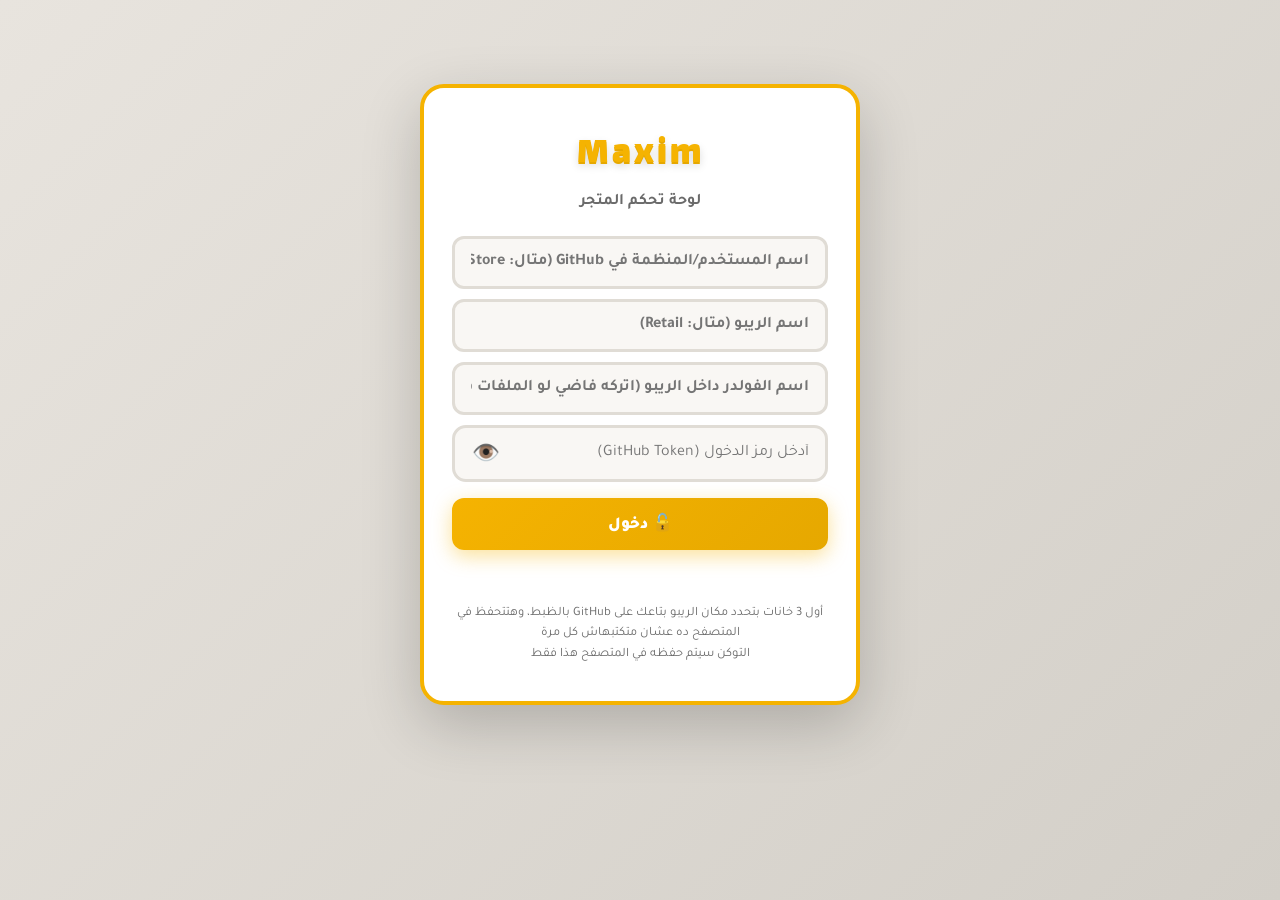
==== admin.html @ b5e9f67b "Add files via upload" ====
<!DOCTYPE html>
<html lang="ar" dir="rtl">
<head>
<base href="./">
<meta charset="UTF-8">
<meta name="viewport" content="width=device-width, initial-scale=1.0">
<title>لوحة تحكم Maxim Casual Wear</title>
<link href="https://fonts.googleapis.com/css2?family=Cairo:wght@500;700;900&family=Tajawal:wght@400;500;700;900&family=Lalezar&display=swap" rel="stylesheet">
<style>
  :root {
    --gold: #F5B301;
    --gold-light: #FFD54F;
    --gold-dark: #E6A800;
    --orange: #E67E22;
    --orange-dark: #D35400;
    --marble-dark: #3A3A3A;
    --marble-mid: #4A4A4A;
    --marble-light: #5A5A5A;
    --marble-cream: #F5F3EF;
    --panel: #FFFFFF;
    --panel-2: #F9F7F4;
    --border: #E0DCD5;
    --text-dark: #1A1A1A;
    --text-muted: #6A6A6A;
    --danger: #E74C3C;
    --success: #27AE60;
    --shadow: rgba(0, 0, 0, 0.12);
    --shadow-strong: rgba(0, 0, 0, 0.2);
  }

  * { box-sizing: border-box; margin: 0; padding: 0; }

  body {
    font-family: 'Tajawal', 'Cairo', sans-serif;
    background: linear-gradient(135deg, #E8E4DE, #D3CFC8);
    background-attachment: fixed;
    min-height: 100vh;
    color: var(--text-dark);
    padding: 12px;
    font-size: 16px;
  }

  /* ============ Login ============ */
  .login-wrap {
    max-width: 440px;
    margin: 8vh auto;
    background: var(--panel);
    border: 4px solid var(--gold);
    border-radius: 24px;
    padding: 36px 28px;
    text-align: center;
    box-shadow: 0 20px 60px var(--shadow-strong);
  }
  .login-wrap h1 {
    font-family: 'Lalezar', 'Cairo', sans-serif;
    font-size: 2.4rem;
    font-weight: 400;
    color: var(--gold);
    margin-bottom: 8px;
    letter-spacing: 3px;
    text-shadow: 0 2px 0 var(--gold-dark), 0 4px 8px rgba(0, 0, 0, 0.15);
  }
  .login-wrap .subtitle {
    color: var(--text-muted);
    font-size: 1rem;
    margin-bottom: 24px;
    font-weight: 700;
  }
  .login-wrap .pw-wrap { position: relative; margin-bottom: 16px; }
  .login-wrap input {
    width: 100%;
    padding: 16px 16px 16px 56px;
    border: 3px solid var(--border);
    border-radius: 14px;
    font-family: inherit;
    font-size: 1rem;
    background: var(--panel-2);
    color: var(--text-dark);
    transition: border-color 0.2s;
  }
  .login-wrap input:focus { outline: none; border-color: var(--gold); background: #FFFFFF; }
  .toggle-pw {
    position: absolute; left: 12px; top: 50%; transform: translateY(-50%);
    background: transparent; border: none; font-size: 1.4rem; cursor: pointer;
    padding: 8px; border-radius: 8px;
  }
  .toggle-pw:hover { background: rgba(245, 179, 1, 0.15); }
  #loginErr {
    color: var(--danger); font-size: 0.9rem; margin-top: 12px;
    min-height: 22px; font-weight: 700;
  }
  .login-hint {
    color: var(--text-muted); font-size: 0.8rem; margin-top: 20px;
    line-height: 1.6;
  }

  /* ============ Buttons ============ */
  button {
    font-family: inherit; cursor: pointer; border: none; border-radius: 12px;
    padding: 14px 22px; font-weight: 900; font-size: 1rem;
    transition: transform 0.15s, box-shadow 0.15s, background 0.2s;
  }
  button:active { transform: scale(0.97); }
  button:disabled { opacity: 0.5; cursor: not-allowed; transform: none !important; }
  .btn-primary {
    background: linear-gradient(135deg, var(--gold), var(--gold-dark));
    color: #FFFFFF;
    box-shadow: 0 6px 20px rgba(245, 179, 1, 0.4);
    font-size: 1.05rem;
  }
  .btn-primary:hover:not(:disabled) {
    box-shadow: 0 10px 28px rgba(245, 179, 1, 0.55);
    transform: translateY(-2px);
  }
  .btn-secondary {
    background: var(--panel-2); color: var(--text-dark);
    border: 2px solid var(--border);
  }
  .btn-secondary:hover { background: #FFFFFF; border-color: var(--gold); }
  .btn-danger {
    background: transparent; color: var(--danger);
    border: 2px solid var(--danger); padding: 8px 14px; font-size: 0.85rem;
  }
  .btn-add {
    background: transparent; color: var(--gold-dark);
    border: 3px dashed var(--gold); width: 100%;
    padding: 16px; font-size: 1rem; margin-top: 12px; border-radius: 14px;
  }
  .btn-add:hover { background: rgba(245, 179, 1, 0.08); }

  /* ============ Main ============ */
  #dashboard { max-width: 950px; margin: 0 auto; display: none; }
  #dashboard.active { display: block; }

  /* ============ Header ============ */
  .admin-header {
    background: var(--panel);
    border: 4px solid var(--gold);
    border-radius: 20px;
    padding: 20px 22px;
    margin-bottom: 20px;
    display: flex; flex-wrap: wrap; align-items: center;
    justify-content: space-between; gap: 14px;
    box-shadow: 0 10px 30px var(--shadow);
    position: sticky; top: 12px; z-index: 50;
  }
  .admin-header h1 {
    font-family: 'Lalezar', 'Cairo', sans-serif;
    font-size: 1.8rem; font-weight: 400;
    color: var(--gold); letter-spacing: 2px; margin: 0;
    text-shadow: 0 2px 0 var(--gold-dark);
  }
  .admin-actions { display: flex; gap: 10px; flex-wrap: wrap; }

  /* ============ Cards ============ */
  .card {
    background: var(--panel);
    border: 3px solid var(--gold);
    border-radius: 20px;
    padding: 22px; margin-bottom: 18px;
    box-shadow: 0 8px 24px var(--shadow);
  }
  .card-title {
    font-family: 'Cairo', sans-serif;
    font-size: 1.25rem; font-weight: 900;
    color: var(--marble-dark);
    display: flex; align-items: center; justify-content: space-between;
    gap: 10px; margin-bottom: 16px; padding-bottom: 14px;
    border-bottom: 3px solid var(--border);
  }
  .card-title .title-info {
    display: flex; align-items: center; gap: 10px; flex: 1; cursor: pointer;
  }
  .card-title .zone-icon { font-size: 1.6rem; }
  .card-title .toggle-chev {
    font-size: 1rem; transition: transform 0.2s; color: var(--text-muted);
  }
  .card-title .toggle-chev.open { transform: rotate(180deg); }
  .type-badge {
    font-size: 0.8rem;
    background: var(--panel-2); color: var(--text-muted);
    border: 2px solid var(--border); border-radius: 8px;
    padding: 4px 12px; font-weight: 900;
  }
  .zone-body { display: none; }
  .zone-body.open { display: block; }

  /* ============ Form Fields ============ */
  label {
    display: block; font-size: 0.9rem; color: var(--marble-mid);
    margin-bottom: 6px; margin-top: 14px; font-weight: 900;
    letter-spacing: 0.3px;
  }
  input[type=text], input[type=number], textarea {
    width: 100%; background: var(--panel-2);
    border: 3px solid var(--border); color: var(--text-dark);
    border-radius: 12px; padding: 14px 16px;
    font-family: inherit; font-size: 1rem; font-weight: 600;
    transition: border-color 0.2s;
  }
  input:focus, textarea:focus {
    outline: none; border-color: var(--gold); background: #FFFFFF;
  }
  textarea { resize: vertical; min-height: 80px; line-height: 1.6; }
  .row-2 { display: grid; grid-template-columns: 1fr 1fr; gap: 12px; }

  /* ============ Product Box ============ */
  .item-box {
    background: var(--panel-2);
    border: 3px solid var(--border);
    border-radius: 16px; padding: 18px; margin-top: 14px;
    position: relative;
  }
  .item-box .item-num {
    position: absolute; top: 12px; left: 12px;
    background: linear-gradient(135deg, var(--gold), var(--gold-dark));
    color: #FFFFFF; font-size: 0.85rem; font-weight: 900;
    padding: 5px 14px; border-radius: 10px;
    box-shadow: 0 4px 10px rgba(245, 179, 1, 0.3);
  }
  .item-actions {
    display: flex; gap: 8px; position: absolute;
    top: 12px; right: 12px;
  }

  /* ============ Images Grid ============ */
  .images-grid {
    display: grid;
    grid-template-columns: repeat(auto-fill, minmax(140px, 1fr));
    gap: 14px;
    margin-top: 12px;
  }
  .img-cell { display: flex; flex-direction: column; gap: 6px; }
  .img-thumb {
    position: relative;
    aspect-ratio: 1 / 1;
    border: 3px solid var(--border);
    border-radius: 14px;
    overflow: hidden;
    background: #F0F0F0;
    transition: border-color 0.2s;
  }
  .img-thumb:hover { border-color: var(--gold); }
  .img-thumb img {
    width: 100%; height: 100%;
    object-fit: cover; display: block;
  }
  .img-thumb .img-del {
    position: absolute; top: 6px; right: 6px;
    background: var(--danger); color: #FFFFFF;
    border: none; width: 30px; height: 30px;
    border-radius: 50%; font-size: 0.9rem; font-weight: 900;
    display: flex; align-items: center; justify-content: center;
    cursor: pointer; box-shadow: 0 3px 8px rgba(231, 76, 60, 0.5);
  }
  .img-add-btn {
    display: flex; flex-direction: column;
    align-items: center; justify-content: center; gap: 6px;
    aspect-ratio: 1 / 1;
    border: 3px dashed var(--gold); border-radius: 14px;
    background: rgba(245, 179, 1, 0.05);
    color: var(--gold-dark); font-size: 2rem;
    cursor: pointer; font-weight: 900;
    transition: background 0.2s, transform 0.2s;
  }
  .img-add-btn:hover {
    background: rgba(245, 179, 1, 0.15);
    transform: scale(1.02);
  }
  .img-add-btn small { font-size: 0.85rem; font-weight: 900; }
  input[type="file"] { display: none; }

  /* ============ محرر ألوان القسم ============ */
  .cat-colors-editor {
    background: #FFFDF5;
    border: 3px dashed var(--gold);
    border-radius: 14px;
    padding: 16px;
    margin: 16px 0 8px;
  }
  .cat-colors-editor > label {
    margin-top: 0;
    display: flex; align-items: center; gap: 8px;
    color: var(--marble-dark);
    font-size: 1rem;
  }
  .cat-colors-hint {
    color: var(--text-muted);
    font-size: 0.82rem;
    font-weight: 700;
    margin-top: 6px;
    line-height: 1.6;
  }
  .color-chips-wrap {
    display: flex; flex-wrap: wrap; gap: 8px; margin-top: 12px;
  }
  .color-chip-btn {
    padding: 8px 14px;
    border: 2.5px solid var(--border);
    border-radius: 999px;
    background: #fff;
    color: var(--text-dark);
    font: inherit;
    font-size: 0.88rem;
    font-weight: 900;
    cursor: pointer;
    transition: all 0.15s;
  }
  .color-chip-btn:hover { border-color: var(--gold); }
  .color-chip-btn.on {
    background: linear-gradient(135deg, var(--gold), var(--gold-dark));
    color: #fff;
    border-color: var(--gold-dark);
    box-shadow: 0 3px 10px rgba(245, 179, 1, 0.35);
  }
  .color-chip-btn.off {
    opacity: 0.45;
    text-decoration: line-through;
  }

  /* ============ شرائح ألوان تحت كل صورة ============ */
  .img-colors-row {
    display: flex;
    flex-wrap: wrap;
    gap: 4px;
    margin-top: 2px;
  }
  .img-color-tag {
    padding: 3px 8px;
    border-radius: 999px;
    border: 1.5px solid var(--border);
    background: #fff;
    color: var(--text-muted);
    font: inherit;
    font-size: 0.68rem;
    font-weight: 800;
    cursor: pointer;
    transition: all 0.12s;
    line-height: 1.2;
  }
  .img-color-tag:hover { border-color: var(--gold); }
  .img-color-tag.on {
    background: var(--gold);
    border-color: var(--gold-dark);
    color: #fff;
  }
  .img-color-tags-all-btn {
    padding: 3px 8px;
    border-radius: 999px;
    border: 1.5px dashed var(--gold);
    background: transparent;
    color: var(--gold-dark);
    font: inherit;
    font-size: 0.68rem;
    font-weight: 900;
    cursor: pointer;
    line-height: 1.2;
  }
  .img-color-tags-all-btn:hover { background: rgba(245, 179, 1, 0.1); }

  /* ============ Sizes ============ */
  .size-chips { display: flex; flex-wrap: wrap; gap: 8px; margin-top: 12px; }
  .size-chip {
    background: #FFFFFF; color: var(--text-dark);
    border: 3px solid var(--border); padding: 10px 18px;
    border-radius: 12px; font-size: 0.95rem; font-weight: 900;
    cursor: pointer; transition: all 0.15s;
  }
  .size-chip:hover { border-color: var(--gold); transform: translateY(-2px); }
  .size-chip.selected {
    background: linear-gradient(135deg, var(--gold), var(--gold-dark));
    color: #FFFFFF; border-color: var(--gold-dark);
    box-shadow: 0 4px 12px rgba(245, 179, 1, 0.4);
  }
  .selected-sizes {
    display: flex; flex-direction: column; gap: 10px;
    margin-top: 14px; padding: 16px;
    background: #FFFFFF; border-radius: 12px;
    border: 3px solid var(--border); min-height: 60px;
  }
  .selected-size-row {
    display: flex; flex-wrap: wrap; align-items: center;
    gap: 10px; padding: 10px 12px;
    background: var(--panel-2); border-radius: 10px;
    border-right: 5px solid var(--gold);
  }
  .selected-size-row .sz-label {
    flex: 1; font-weight: 900; font-size: 1.05rem;
    color: var(--marble-dark);
  }
  .selected-size-row .sz-price-input {
    width: 110px; padding: 10px;
    border: 2px solid var(--border); border-radius: 8px;
    font-family: inherit; font-weight: 900; font-size: 1rem;
    text-align: center; background: #FFFFFF;
  }
  .selected-size-row .sz-price-input:focus {
    outline: none; border-color: var(--gold);
  }
  .selected-size-row .sz-del {
    background: var(--danger); color: #FFFFFF;
    border: none; width: 34px; height: 34px;
    border-radius: 50%; font-size: 0.95rem; font-weight: 900;
    cursor: pointer; display: flex; align-items: center;
    justify-content: center; flex-shrink: 0;
  }

  /* ============ Status Toast ============ */
  #statusMsg {
    position: fixed; bottom: 20px; right: 20px; left: 20px;
    max-width: 440px; margin: 0 auto;
    background: #FFFFFF; border: 4px solid var(--border);
    border-radius: 16px; padding: 18px 24px;
    text-align: center; font-weight: 900; font-size: 1rem;
    display: none; z-index: 100;
    box-shadow: 0 15px 40px var(--shadow-strong);
  }
  #statusMsg.show { display: block; }
  #statusMsg.ok { border-color: var(--success); color: var(--success); }
  #statusMsg.err { border-color: var(--danger); color: var(--danger); }
  #statusMsg.loading { border-color: var(--gold); color: var(--gold-dark); }

  /* ============ Loading Overlay ============ */
  #loadingOverlay {
    position: fixed; inset: 0;
    background: rgba(58, 58, 58, 0.85);
    display: none; align-items: center; justify-content: center;
    z-index: 200; backdrop-filter: blur(6px);
  }
  #loadingOverlay.show { display: flex; }
  .loader {
    background: #FFFFFF; padding: 32px 42px;
    border-radius: 20px; text-align: center;
    border: 4px solid var(--gold);
    box-shadow: 0 20px 60px rgba(0, 0, 0, 0.4);
    max-width: 340px;
  }
  .loader .spinner {
    width: 50px; height: 50px;
    border: 5px solid var(--border);
    border-top-color: var(--gold);
    border-radius: 50%; margin: 0 auto 18px;
    animation: spin 0.8s linear infinite;
  }
  @keyframes spin { to { transform: rotate(360deg); } }
  .loader p {
    font-weight: 900; color: var(--marble-dark);
    font-size: 1rem; line-height: 1.5;
  }

  /* ============ Visibility Toggle ============ */
  .vis-toggle {
    display: flex; align-items: center; gap: 8px;
    background: var(--panel-2); padding: 8px 14px;
    border-radius: 20px; font-size: 0.85rem;
    font-weight: 900; color: var(--text-muted);
    cursor: pointer; border: 3px solid var(--border);
    user-select: none; transition: all 0.2s;
  }
  .vis-toggle.on {
    background: rgba(39, 174, 96, 0.1);
    border-color: var(--success); color: var(--success);
  }
  .vis-toggle.off {
    background: rgba(231, 76, 60, 0.1);
    border-color: var(--danger); color: var(--danger);
  }

  /* ============ Save Bar ============ */
  .save-bar {
    position: sticky; bottom: 16px;
    background: #FFFFFF; border: 4px solid var(--gold);
    border-radius: 20px; padding: 16px; margin-top: 20px;
    box-shadow: 0 -8px 30px var(--shadow-strong);
    z-index: 40;
  }
  .save-bar button { width: 100%; padding: 20px; font-size: 1.15rem; }

  /* ============ Responsive ============ */
  @media (max-width: 600px) {
    body { padding: 8px; font-size: 15px; }
    .admin-header { padding: 16px; gap: 10px; }
    .admin-header h1 { font-size: 1.5rem; }
    .admin-actions { width: 100%; justify-content: stretch; }
    .admin-actions button { flex: 1; padding: 12px 14px; font-size: 0.9rem; }
    .card { padding: 18px; }
    .item-box { padding: 14px; }
    .row-2 { grid-template-columns: 1fr; }
    .selected-size-row .sz-price-input { width: 90px; }
  }
</style>
</head>
<body>

<!-- ============ Login Screen ============ -->
<div id="loginScreen" class="login-wrap">
  <h1>Maxim</h1>
  <p class="subtitle">لوحة تحكم المتجر</p>

  <div class="pw-wrap" style="margin-bottom:10px;">
    <input type="text" id="ownerInput" placeholder="اسم المستخدم/المنظمة في GitHub (مثال: Maxim-Store)" autocomplete="off">
  </div>
  <div class="pw-wrap" style="margin-bottom:10px;">
    <input type="text" id="repoInput" placeholder="اسم الريبو (مثال: Retail)" autocomplete="off">
  </div>
  <div class="pw-wrap" style="margin-bottom:10px;">
    <input type="text" id="folderInput" placeholder="اسم الفولدر داخل الريبو (اتركه فاضي لو الملفات في الجذر مباشرة)" autocomplete="off">
  </div>

  <div class="pw-wrap">
    <input type="password" id="pwInput" placeholder="أدخل رمز الدخول (GitHub Token)" autocomplete="off">
    <button type="button" id="togglePw" class="toggle-pw">👁️</button>
  </div>

  <button class="btn-primary" style="width:100%;" id="loginBtn">🔓 دخول</button>
  <div id="loginErr"></div>
  <p class="login-hint">
    أول 3 خانات بتحدد مكان الريبو بتاعك على GitHub بالظبط، وهتتحفظ في المتصفح ده عشان متكتبهاش كل مرة<br>
    التوكن سيتم حفظه في المتصفح هذا فقط
  </p>
</div>

<!-- ============ Loading Overlay ============ -->
<div id="loadingOverlay">
  <div class="loader">
    <div class="spinner"></div>
    <p id="loadingText">جاري التحميل...</p>
  </div>
</div>

<!-- ============ Dashboard ============ -->
<div id="dashboard">

  <header class="admin-header">
    <h1>🎛️ لوحة تحكم Maxim</h1>
    <div class="admin-actions">
      <button class="btn-secondary" id="reloadBtn">↻ تحديث</button>
      <button class="btn-primary" id="saveBtn">💾 حفظ</button>
      <button class="btn-secondary" id="logoutBtn">🔑 خروج</button>
    </div>
  </header>

  <!-- Config Section -->
  <div class="card">
    <div class="card-title">
      <span class="title-info">
        <span class="zone-icon">⚙️</span>
        <span>الإعدادات العامة</span>
      </span>
    </div>
    <div id="configFields"></div>
  </div>

  <!-- Featured Section -->
  <div class="card">
    <div class="card-title">
      <span class="title-info">
        <span class="zone-icon">⭐</span>
        <span>الصور المميزة (سلايدر)</span>
      </span>
    </div>
    <div id="featuredFields"></div>
  </div>

  <!-- Zones -->
  <div id="zonesWrap"></div>

  <button class="btn-add" id="addZoneBtn">+ إضافة قسم جديد</button>

  <!-- Save Bar -->
  <div class="save-bar">
    <button class="btn-primary" id="saveBtnBottom">💾 حفظ كل التعديلات</button>
  </div>

</div>

<div id="statusMsg"></div>

<script src="admin.js"></script>
</body>
</html>
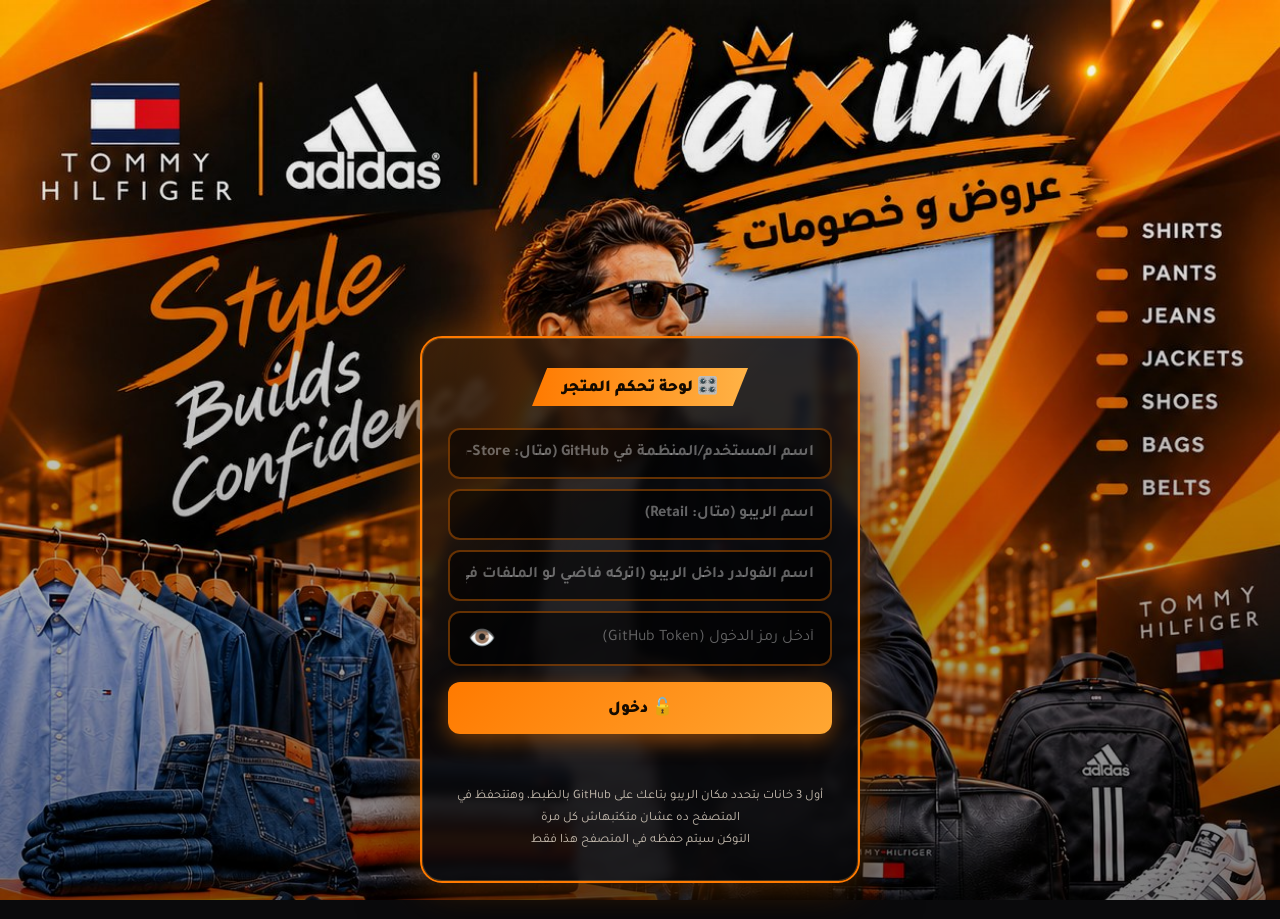
==== commit 3996f50c: "Add files via upload" ====
--- a/admin.html
+++ b/admin.html
@@ -4,161 +4,208 @@
 <base href="./">
 <meta charset="UTF-8">
 <meta name="viewport" content="width=device-width, initial-scale=1.0">
+<meta name="theme-color" content="#0a0a0c">
 <title>لوحة تحكم Maxim Casual Wear</title>
+<link rel="preload" as="image" href="assets/images/admin-poster.jpg">
 <link href="https://fonts.googleapis.com/css2?family=Cairo:wght@500;700;900&family=Tajawal:wght@400;500;700;900&family=Lalezar&display=swap" rel="stylesheet">
 <style>
+  /* ============================================================
+     Maxim Admin — واجهة البوستر
+     صورة البوستر هي الخلفية، وكل أجزاء اللوحة مستطيلات (تجاويف)
+     داكنة بحواف برتقالية مضيئة فوقها
+  ============================================================ */
   :root {
-    --gold: #F5B301;
-    --gold-light: #FFD54F;
-    --gold-dark: #E6A800;
-    --orange: #E67E22;
-    --orange-dark: #D35400;
-    --marble-dark: #3A3A3A;
-    --marble-mid: #4A4A4A;
-    --marble-light: #5A5A5A;
+    --gold: #FF7A00;            /* برتقالي البوستر */
+    --gold-light: #FFB347;      /* برتقالي فاتح (توهج) */
+    --gold-dark: #FF9A1F;       /* برتقالي النصوص/الأيقونات على الداكن */
+    --orange: #FF8A1F;
+    --orange-dark: #D94F00;
+    --marble-dark: #FFFFFF;     /* عناوين */
+    --marble-mid: #FFD9B0;      /* تسميات الحقول */
+    --marble-light: #FFE8CF;
     --marble-cream: #F5F3EF;
-    --panel: #FFFFFF;
-    --panel-2: #F9F7F4;
-    --border: #E0DCD5;
-    --text-dark: #1A1A1A;
-    --text-muted: #6A6A6A;
-    --danger: #E74C3C;
-    --success: #27AE60;
-    --shadow: rgba(0, 0, 0, 0.12);
-    --shadow-strong: rgba(0, 0, 0, 0.2);
+    --panel: rgba(10, 10, 12, 0.84);
+    --panel-2: rgba(0, 0, 0, 0.55);
+    --border: rgba(255, 122, 0, 0.38);
+    --text-dark: #FFFFFF;
+    --text-muted: #C9BFB2;
+    --danger: #FF5A4A;
+    --success: #3DDC84;
+    --shadow: rgba(0, 0, 0, 0.5);
+    --shadow-strong: rgba(0, 0, 0, 0.7);
+    --glow: rgba(255, 122, 0, 0.35);
+    --poster: url("assets/images/admin-poster.jpg");
   }
 
   * { box-sizing: border-box; margin: 0; padding: 0; }
+
+  html { background: #0a0a0c; color-scheme: dark; }
 
   body {
     font-family: 'Tajawal', 'Cairo', sans-serif;
-    background: linear-gradient(135deg, #E8E4DE, #D3CFC8);
-    background-attachment: fixed;
     min-height: 100vh;
     color: var(--text-dark);
     padding: 12px;
     font-size: 16px;
+    position: relative;
+  }
+
+  /* ===== البوستر نفسه = الواجهة (ثابت خلف كل المحتوى) ===== */
+  body::before {
+    content: "";
+    position: fixed; inset: 0; z-index: -2;
+    background: #0a0a0c var(--poster) 70% 0 / cover no-repeat;
+  }
+  /* تعتيم خفيف تدريجي عشان المحتوى يتقرأ، والجزء العلوي يفضل واضح */
+  body::after {
+    content: "";
+    position: fixed; inset: 0; z-index: -1; pointer-events: none;
+    background: linear-gradient(180deg, rgba(0,0,0,0) 0%, rgba(0,0,0,0.18) 40%, rgba(0,0,0,0.5) 100%);
+  }
+  /* الشاشات العريضة: البوستر بعرض الشاشة، من فوق */
+  @media (min-aspect-ratio: 1/1) {
+    body::before { background-position: center top; }
+  }
+
+  /* ===== وسم برتقالي زي شريط "عروض و خصومات" في البوستر ===== */
+  .hero-tag, .login-wrap .subtitle {
+    display: inline-block;
+    background: linear-gradient(90deg, #FF7A00, #FFB347);
+    color: #140a00;
+    font-weight: 900; font-size: 1.05rem;
+    padding: 7px 30px;
+    clip-path: polygon(7% 0, 100% 0, 93% 100%, 0 100%);
+    box-shadow: 0 0 18px var(--glow);
   }
 
   /* ============ Login ============ */
   .login-wrap {
     max-width: 440px;
-    margin: 8vh auto;
-    background: var(--panel);
-    border: 4px solid var(--gold);
-    border-radius: 24px;
-    padding: 36px 28px;
+    margin: clamp(180px, 36vh, 380px) auto 24px;
+    background:
+      linear-gradient(135deg, rgba(255,122,0,0.20), transparent 38%),
+      var(--panel);
+    border: 2px solid var(--gold);
+    border-radius: 22px;
+    padding: 30px 26px;
     text-align: center;
-    box-shadow: 0 20px 60px var(--shadow-strong);
-  }
-  .login-wrap h1 {
-    font-family: 'Lalezar', 'Cairo', sans-serif;
-    font-size: 2.4rem;
-    font-weight: 400;
-    color: var(--gold);
-    margin-bottom: 8px;
-    letter-spacing: 3px;
-    text-shadow: 0 2px 0 var(--gold-dark), 0 4px 8px rgba(0, 0, 0, 0.15);
-  }
-  .login-wrap .subtitle {
-    color: var(--text-muted);
-    font-size: 1rem;
-    margin-bottom: 24px;
-    font-weight: 700;
-  }
+    box-shadow: 0 0 0 1px rgba(255,179,71,0.25) inset, 0 0 40px var(--glow), 0 20px 60px var(--shadow-strong);
+    backdrop-filter: blur(5px);
+    -webkit-backdrop-filter: blur(5px);
+  }
+  .login-wrap .subtitle { margin-bottom: 22px; }
   .login-wrap .pw-wrap { position: relative; margin-bottom: 16px; }
   .login-wrap input {
     width: 100%;
     padding: 16px 16px 16px 56px;
-    border: 3px solid var(--border);
-    border-radius: 14px;
+    border: 2px solid var(--border);
+    border-radius: 12px;
     font-family: inherit;
     font-size: 1rem;
     background: var(--panel-2);
     color: var(--text-dark);
-    transition: border-color 0.2s;
-  }
-  .login-wrap input:focus { outline: none; border-color: var(--gold); background: #FFFFFF; }
+    transition: border-color 0.2s, box-shadow 0.2s;
+  }
+  .login-wrap input:focus {
+    outline: none; border-color: var(--gold-light);
+    box-shadow: 0 0 0 3px rgba(255,122,0,0.28);
+  }
   .toggle-pw {
     position: absolute; left: 12px; top: 50%; transform: translateY(-50%);
     background: transparent; border: none; font-size: 1.4rem; cursor: pointer;
     padding: 8px; border-radius: 8px;
   }
-  .toggle-pw:hover { background: rgba(245, 179, 1, 0.15); }
+  .toggle-pw:hover { background: rgba(255, 122, 0, 0.2); }
   #loginErr {
-    color: var(--danger); font-size: 0.9rem; margin-top: 12px;
+    color: var(--danger); font-size: 0.92rem; margin-top: 12px;
     min-height: 22px; font-weight: 700;
   }
   .login-hint {
-    color: var(--text-muted); font-size: 0.8rem; margin-top: 20px;
-    line-height: 1.6;
+    color: var(--text-muted); font-size: 0.8rem; margin-top: 18px;
+    line-height: 1.7;
   }
 
   /* ============ Buttons ============ */
   button {
     font-family: inherit; cursor: pointer; border: none; border-radius: 12px;
     padding: 14px 22px; font-weight: 900; font-size: 1rem;
-    transition: transform 0.15s, box-shadow 0.15s, background 0.2s;
+    transition: transform 0.15s, box-shadow 0.15s, background 0.2s, border-color 0.2s;
   }
   button:active { transform: scale(0.97); }
   button:disabled { opacity: 0.5; cursor: not-allowed; transform: none !important; }
   .btn-primary {
-    background: linear-gradient(135deg, var(--gold), var(--gold-dark));
-    color: #FFFFFF;
-    box-shadow: 0 6px 20px rgba(245, 179, 1, 0.4);
+    background: linear-gradient(135deg, #FF7A00, #FFA733);
+    color: #140a00;
+    box-shadow: 0 6px 22px rgba(255, 122, 0, 0.45);
     font-size: 1.05rem;
   }
   .btn-primary:hover:not(:disabled) {
-    box-shadow: 0 10px 28px rgba(245, 179, 1, 0.55);
+    box-shadow: 0 10px 30px rgba(255, 122, 0, 0.65);
     transform: translateY(-2px);
   }
   .btn-secondary {
-    background: var(--panel-2); color: var(--text-dark);
+    background: rgba(255, 255, 255, 0.07); color: var(--text-dark);
     border: 2px solid var(--border);
   }
-  .btn-secondary:hover { background: #FFFFFF; border-color: var(--gold); }
+  .btn-secondary:hover { background: rgba(255, 122, 0, 0.18); border-color: var(--gold-light); }
   .btn-danger {
     background: transparent; color: var(--danger);
     border: 2px solid var(--danger); padding: 8px 14px; font-size: 0.85rem;
   }
+  .btn-danger:hover { background: rgba(255, 90, 74, 0.15); }
   .btn-add {
-    background: transparent; color: var(--gold-dark);
-    border: 3px dashed var(--gold); width: 100%;
+    background: rgba(0, 0, 0, 0.6); color: var(--gold-light);
+    border: 2px dashed var(--gold); width: 100%;
     padding: 16px; font-size: 1rem; margin-top: 12px; border-radius: 14px;
-  }
-  .btn-add:hover { background: rgba(245, 179, 1, 0.08); }
+    backdrop-filter: blur(4px); -webkit-backdrop-filter: blur(4px);
+  }
+  .btn-add:hover { background: rgba(255, 122, 0, 0.18); }
 
   /* ============ Main ============ */
   #dashboard { max-width: 950px; margin: 0 auto; display: none; }
   #dashboard.active { display: block; }
 
+  /* منطقة البوستر المكشوفة أعلى الصفحة */
+  .poster-hero {
+    position: relative;
+    height: clamp(150px, 28vh, 290px);
+    margin-bottom: 12px;
+  }
+  .poster-hero .hero-tag { position: absolute; bottom: 4px; right: 0; }
+
   /* ============ Header ============ */
   .admin-header {
-    background: var(--panel);
-    border: 4px solid var(--gold);
-    border-radius: 20px;
-    padding: 20px 22px;
-    margin-bottom: 20px;
+    background:
+      linear-gradient(135deg, rgba(255,122,0,0.22), transparent 40%),
+      rgba(8, 8, 10, 0.9);
+    border: 2px solid var(--gold);
+    border-radius: 18px;
+    padding: 16px 20px;
+    margin-bottom: 18px;
     display: flex; flex-wrap: wrap; align-items: center;
     justify-content: space-between; gap: 14px;
-    box-shadow: 0 10px 30px var(--shadow);
+    box-shadow: 0 0 28px var(--glow), 0 10px 30px var(--shadow);
     position: sticky; top: 12px; z-index: 50;
+    backdrop-filter: blur(6px); -webkit-backdrop-filter: blur(6px);
   }
   .admin-header h1 {
     font-family: 'Lalezar', 'Cairo', sans-serif;
-    font-size: 1.8rem; font-weight: 400;
-    color: var(--gold); letter-spacing: 2px; margin: 0;
-    text-shadow: 0 2px 0 var(--gold-dark);
+    font-size: 1.7rem; font-weight: 400;
+    color: var(--gold-dark); letter-spacing: 1px; margin: 0;
+    text-shadow: 0 0 14px rgba(255, 122, 0, 0.55);
   }
   .admin-actions { display: flex; gap: 10px; flex-wrap: wrap; }
 
-  /* ============ Cards ============ */
+  /* ============ Cards (التجاويف) ============ */
   .card {
-    background: var(--panel);
-    border: 3px solid var(--gold);
-    border-radius: 20px;
+    background:
+      linear-gradient(135deg, rgba(255,122,0,0.18), transparent 36%),
+      var(--panel);
+    border: 2px solid var(--gold);
+    border-radius: 18px;
     padding: 22px; margin-bottom: 18px;
-    box-shadow: 0 8px 24px var(--shadow);
+    box-shadow: 0 0 0 1px rgba(255,179,71,0.18) inset, 0 0 26px rgba(255,122,0,0.18), 0 10px 28px var(--shadow);
+    backdrop-filter: blur(5px); -webkit-backdrop-filter: blur(5px);
   }
   .card-title {
     font-family: 'Cairo', sans-serif;
@@ -166,26 +213,34 @@
     color: var(--marble-dark);
     display: flex; align-items: center; justify-content: space-between;
     gap: 10px; margin-bottom: 16px; padding-bottom: 14px;
-    border-bottom: 3px solid var(--border);
+    border-bottom: 2px solid var(--border);
   }
   .card-title .title-info {
     display: flex; align-items: center; gap: 10px; flex: 1; cursor: pointer;
   }
+  /* شرطة برتقالية مائلة زي نقاط القائمة في البوستر */
+  .card-title .title-info::before {
+    content: ""; flex-shrink: 0;
+    width: 26px; height: 8px; border-radius: 4px;
+    background: linear-gradient(90deg, #FF7A00, #FFB347);
+    transform: skewX(-22deg);
+    box-shadow: 0 0 10px var(--glow);
+  }
   .card-title .zone-icon { font-size: 1.6rem; }
   .card-title .toggle-chev {
-    font-size: 1rem; transition: transform 0.2s; color: var(--text-muted);
+    font-size: 1rem; transition: transform 0.2s; color: var(--gold-dark);
   }
   .card-title .toggle-chev.open { transform: rotate(180deg); }
   .type-badge {
     font-size: 0.8rem;
-    background: var(--panel-2); color: var(--text-muted);
-    border: 2px solid var(--border); border-radius: 8px;
+    background: rgba(255, 122, 0, 0.14); color: var(--marble-mid);
+    border: 1.5px solid var(--border); border-radius: 8px;
     padding: 4px 12px; font-weight: 900;
   }
   .zone-body { display: none; }
   .zone-body.open { display: block; }
 
-  /* ============ Form Fields ============ */
+  /* ============ Form Fields (مستطيلات إدخال البيانات) ============ */
   label {
     display: block; font-size: 0.9rem; color: var(--marble-mid);
     margin-bottom: 6px; margin-top: 14px; font-weight: 900;
@@ -193,30 +248,32 @@
   }
   input[type=text], input[type=number], textarea {
     width: 100%; background: var(--panel-2);
-    border: 3px solid var(--border); color: var(--text-dark);
+    border: 2px solid var(--border); color: var(--text-dark);
     border-radius: 12px; padding: 14px 16px;
     font-family: inherit; font-size: 1rem; font-weight: 600;
-    transition: border-color 0.2s;
-  }
+    transition: border-color 0.2s, box-shadow 0.2s;
+  }
+  input::placeholder, textarea::placeholder { color: rgba(255, 255, 255, 0.38); }
   input:focus, textarea:focus {
-    outline: none; border-color: var(--gold); background: #FFFFFF;
+    outline: none; border-color: var(--gold-light);
+    box-shadow: 0 0 0 3px rgba(255, 122, 0, 0.26);
   }
   textarea { resize: vertical; min-height: 80px; line-height: 1.6; }
   .row-2 { display: grid; grid-template-columns: 1fr 1fr; gap: 12px; }
 
   /* ============ Product Box ============ */
   .item-box {
-    background: var(--panel-2);
-    border: 3px solid var(--border);
-    border-radius: 16px; padding: 18px; margin-top: 14px;
+    background: rgba(255, 255, 255, 0.04);
+    border: 2px solid var(--border);
+    border-radius: 16px; padding: 56px 18px 18px; margin-top: 14px;
     position: relative;
   }
   .item-box .item-num {
     position: absolute; top: 12px; left: 12px;
-    background: linear-gradient(135deg, var(--gold), var(--gold-dark));
-    color: #FFFFFF; font-size: 0.85rem; font-weight: 900;
+    background: linear-gradient(135deg, #FF7A00, #FFA733);
+    color: #140a00; font-size: 0.85rem; font-weight: 900;
     padding: 5px 14px; border-radius: 10px;
-    box-shadow: 0 4px 10px rgba(245, 179, 1, 0.3);
+    box-shadow: 0 4px 12px var(--glow);
   }
   .item-actions {
     display: flex; gap: 8px; position: absolute;
@@ -234,13 +291,13 @@
   .img-thumb {
     position: relative;
     aspect-ratio: 1 / 1;
-    border: 3px solid var(--border);
+    border: 2px solid var(--border);
     border-radius: 14px;
     overflow: hidden;
-    background: #F0F0F0;
+    background: #111;
     transition: border-color 0.2s;
   }
-  .img-thumb:hover { border-color: var(--gold); }
+  .img-thumb:hover { border-color: var(--gold-light); }
   .img-thumb img {
     width: 100%; height: 100%;
     object-fit: cover; display: block;
@@ -251,20 +308,21 @@
     border: none; width: 30px; height: 30px;
     border-radius: 50%; font-size: 0.9rem; font-weight: 900;
     display: flex; align-items: center; justify-content: center;
-    cursor: pointer; box-shadow: 0 3px 8px rgba(231, 76, 60, 0.5);
+    cursor: pointer; box-shadow: 0 3px 8px rgba(255, 90, 74, 0.5);
+    padding: 0;
   }
   .img-add-btn {
     display: flex; flex-direction: column;
     align-items: center; justify-content: center; gap: 6px;
     aspect-ratio: 1 / 1;
-    border: 3px dashed var(--gold); border-radius: 14px;
-    background: rgba(245, 179, 1, 0.05);
+    border: 2px dashed var(--gold); border-radius: 14px;
+    background: rgba(255, 122, 0, 0.08);
     color: var(--gold-dark); font-size: 2rem;
     cursor: pointer; font-weight: 900;
     transition: background 0.2s, transform 0.2s;
   }
   .img-add-btn:hover {
-    background: rgba(245, 179, 1, 0.15);
+    background: rgba(255, 122, 0, 0.2);
     transform: scale(1.02);
   }
   .img-add-btn small { font-size: 0.85rem; font-weight: 900; }
@@ -272,8 +330,8 @@
 
   /* ============ محرر ألوان القسم ============ */
   .cat-colors-editor {
-    background: #FFFDF5;
-    border: 3px dashed var(--gold);
+    background: rgba(255, 122, 0, 0.07);
+    border: 2px dashed var(--gold);
     border-radius: 14px;
     padding: 16px;
     margin: 16px 0 8px;
@@ -296,9 +354,9 @@
   }
   .color-chip-btn {
     padding: 8px 14px;
-    border: 2.5px solid var(--border);
+    border: 2px solid var(--border);
     border-radius: 999px;
-    background: #fff;
+    background: rgba(0, 0, 0, 0.5);
     color: var(--text-dark);
     font: inherit;
     font-size: 0.88rem;
@@ -306,15 +364,15 @@
     cursor: pointer;
     transition: all 0.15s;
   }
-  .color-chip-btn:hover { border-color: var(--gold); }
+  .color-chip-btn:hover { border-color: var(--gold-light); }
   .color-chip-btn.on {
-    background: linear-gradient(135deg, var(--gold), var(--gold-dark));
-    color: #fff;
-    border-color: var(--gold-dark);
-    box-shadow: 0 3px 10px rgba(245, 179, 1, 0.35);
+    background: linear-gradient(135deg, #FF7A00, #FFA733);
+    color: #140a00;
+    border-color: var(--gold-light);
+    box-shadow: 0 3px 12px var(--glow);
   }
   .color-chip-btn.off {
-    opacity: 0.45;
+    opacity: 0.5;
     text-decoration: line-through;
   }
 
@@ -329,8 +387,8 @@
     padding: 3px 8px;
     border-radius: 999px;
     border: 1.5px solid var(--border);
-    background: #fff;
-    color: var(--text-muted);
+    background: rgba(255, 255, 255, 0.07);
+    color: #E8DFD3;
     font: inherit;
     font-size: 0.68rem;
     font-weight: 800;
@@ -338,12 +396,18 @@
     transition: all 0.12s;
     line-height: 1.2;
   }
-  .img-color-tag:hover { border-color: var(--gold); }
+  .img-color-tag:hover { border-color: var(--gold-light); }
   .img-color-tag.on {
     background: var(--gold);
-    border-color: var(--gold-dark);
+    border-color: var(--gold-light);
+    color: #140a00;
+  }
+  .img-color-tag.custom {
+    background: linear-gradient(135deg, #FF8A1F, #D94F00);
+    border-color: #D94F00;
     color: #fff;
   }
+  .img-color-tag.custom:hover { filter: brightness(1.1); }
   .img-color-tags-all-btn {
     padding: 3px 8px;
     border-radius: 999px;
@@ -356,32 +420,178 @@
     cursor: pointer;
     line-height: 1.2;
   }
-  .img-color-tags-all-btn:hover { background: rgba(245, 179, 1, 0.1); }
+  .img-color-tags-all-btn:hover { background: rgba(255, 122, 0, 0.15); }
+  .img-color-tag.add-custom {
+    background: transparent;
+    border: 1.5px dashed var(--success);
+    color: var(--success);
+  }
+  .img-color-tag.add-custom:hover { background: rgba(61, 220, 132, 0.12); }
+
+  /* ============ محرر العروض (الصور + النص) ============ */
+  .offers-grid {
+    display: grid;
+    grid-template-columns: repeat(auto-fill, minmax(220px, 1fr));
+    gap: 16px;
+    margin-top: 12px;
+  }
+  .offer-card {
+    background: rgba(255, 255, 255, 0.05);
+    border: 2px solid var(--border);
+    border-radius: 14px;
+    padding: 12px;
+    position: relative;
+    display: flex;
+    flex-direction: column;
+    gap: 8px;
+    transition: border-color 0.2s;
+  }
+  .offer-card:hover { border-color: var(--gold-light); }
+  .offer-card .offer-num {
+    position: absolute;
+    top: 8px;
+    left: 8px;
+    background: linear-gradient(135deg, #FF7A00, #FFA733);
+    color: #140a00;
+    font-size: 0.75rem;
+    font-weight: 900;
+    padding: 3px 10px;
+    border-radius: 8px;
+    z-index: 2;
+  }
+  .offer-card .offer-img-box {
+    position: relative;
+    aspect-ratio: 1 / 1;
+    border-radius: 10px;
+    overflow: hidden;
+    background: #111;
+    border: 2px solid var(--border);
+  }
+  .offer-card .offer-img-box img {
+    width: 100%;
+    height: 100%;
+    object-fit: cover;
+    display: block;
+  }
+  .offer-card .offer-img-box .offer-img-del {
+    position: absolute;
+    top: 6px;
+    right: 6px;
+    background: var(--danger);
+    color: #fff;
+    border: none;
+    width: 28px;
+    height: 28px;
+    border-radius: 50%;
+    font-size: 0.85rem;
+    font-weight: 900;
+    cursor: pointer;
+    display: flex;
+    align-items: center;
+    justify-content: center;
+    box-shadow: 0 3px 8px rgba(255, 90, 74, 0.5);
+    z-index: 2;
+    padding: 0;
+  }
+  .offer-card .offer-img-box .offer-img-change {
+    position: absolute;
+    bottom: 6px;
+    left: 6px;
+    background: rgba(0, 0, 0, 0.75);
+    color: #fff;
+    border: 1px solid var(--border);
+    padding: 4px 10px;
+    border-radius: 8px;
+    font-size: 0.72rem;
+    font-weight: 900;
+    cursor: pointer;
+    z-index: 2;
+  }
+  .offer-card .offer-img-add {
+    display: flex;
+    flex-direction: column;
+    align-items: center;
+    justify-content: center;
+    gap: 4px;
+    aspect-ratio: 1 / 1;
+    border: 2px dashed var(--gold);
+    border-radius: 10px;
+    background: rgba(255, 122, 0, 0.08);
+    color: var(--gold-dark);
+    font-size: 1.5rem;
+    font-weight: 900;
+    cursor: pointer;
+    transition: background 0.2s;
+  }
+  .offer-card .offer-img-add:hover { background: rgba(255, 122, 0, 0.2); }
+  .offer-card .offer-img-add small { font-size: 0.75rem; font-weight: 900; }
+
+  .offer-card .offer-text-label {
+    font-size: 0.78rem;
+    color: var(--marble-mid);
+    font-weight: 900;
+    margin-top: 4px;
+  }
+  .offer-card .offer-text-input {
+    width: 100%;
+    background: var(--panel-2);
+    border: 2px solid var(--border);
+    border-radius: 10px;
+    padding: 10px 12px;
+    font-family: inherit;
+    font-size: 0.9rem;
+    font-weight: 700;
+    color: var(--text-dark);
+    min-height: 60px;
+    resize: vertical;
+    line-height: 1.5;
+    transition: border-color 0.2s;
+  }
+  .offer-card .offer-text-input:focus {
+    outline: none;
+    border-color: var(--gold-light);
+  }
+  .offer-card .offer-del-btn {
+    background: transparent;
+    color: var(--danger);
+    border: 2px solid var(--danger);
+    border-radius: 8px;
+    padding: 6px 12px;
+    font-size: 0.78rem;
+    font-weight: 900;
+    cursor: pointer;
+    margin-top: 4px;
+    transition: background 0.2s;
+  }
+  .offer-card .offer-del-btn:hover {
+    background: var(--danger);
+    color: #fff;
+  }
 
   /* ============ Sizes ============ */
   .size-chips { display: flex; flex-wrap: wrap; gap: 8px; margin-top: 12px; }
   .size-chip {
-    background: #FFFFFF; color: var(--text-dark);
-    border: 3px solid var(--border); padding: 10px 18px;
+    background: rgba(0, 0, 0, 0.55); color: var(--text-dark);
+    border: 2px solid var(--border); padding: 10px 18px;
     border-radius: 12px; font-size: 0.95rem; font-weight: 900;
     cursor: pointer; transition: all 0.15s;
   }
-  .size-chip:hover { border-color: var(--gold); transform: translateY(-2px); }
+  .size-chip:hover { border-color: var(--gold-light); transform: translateY(-2px); }
   .size-chip.selected {
-    background: linear-gradient(135deg, var(--gold), var(--gold-dark));
-    color: #FFFFFF; border-color: var(--gold-dark);
-    box-shadow: 0 4px 12px rgba(245, 179, 1, 0.4);
+    background: linear-gradient(135deg, #FF7A00, #FFA733);
+    color: #140a00; border-color: var(--gold-light);
+    box-shadow: 0 4px 14px var(--glow);
   }
   .selected-sizes {
     display: flex; flex-direction: column; gap: 10px;
     margin-top: 14px; padding: 16px;
-    background: #FFFFFF; border-radius: 12px;
-    border: 3px solid var(--border); min-height: 60px;
+    background: rgba(0, 0, 0, 0.45); border-radius: 12px;
+    border: 2px solid var(--border); min-height: 60px;
   }
   .selected-size-row {
     display: flex; flex-wrap: wrap; align-items: center;
     gap: 10px; padding: 10px 12px;
-    background: var(--panel-2); border-radius: 10px;
+    background: rgba(255, 255, 255, 0.06); border-radius: 10px;
     border-right: 5px solid var(--gold);
   }
   .selected-size-row .sz-label {
@@ -392,52 +602,82 @@
     width: 110px; padding: 10px;
     border: 2px solid var(--border); border-radius: 8px;
     font-family: inherit; font-weight: 900; font-size: 1rem;
-    text-align: center; background: #FFFFFF;
+    text-align: center; background: var(--panel-2); color: var(--text-dark);
   }
   .selected-size-row .sz-price-input:focus {
-    outline: none; border-color: var(--gold);
+    outline: none; border-color: var(--gold-light);
   }
   .selected-size-row .sz-del {
     background: var(--danger); color: #FFFFFF;
     border: none; width: 34px; height: 34px;
     border-radius: 50%; font-size: 0.95rem; font-weight: 900;
     cursor: pointer; display: flex; align-items: center;
-    justify-content: center; flex-shrink: 0;
+    justify-content: center; flex-shrink: 0; padding: 0;
+  }
+
+  /* إضافة مقاسات يدويًا */
+  .size-add-box {
+    margin-top: 16px; padding: 14px;
+    background: rgba(255, 122, 0, 0.07);
+    border: 2px dashed var(--gold);
+    border-radius: 14px;
+  }
+  .size-add-box .sab-title {
+    font-size: 0.92rem; font-weight: 900; color: var(--marble-mid);
+    margin-bottom: 8px;
+  }
+  .size-add-row { display: flex; gap: 8px; align-items: stretch; }
+  .size-add-row input { flex: 1; min-width: 0; }
+  .size-add-row button { padding: 10px 18px; white-space: nowrap; }
+  .size-range-row {
+    display: grid; grid-template-columns: 1fr 1fr 1fr auto;
+    gap: 8px; align-items: end; margin-top: 12px;
+  }
+  .size-range-row .sr-field label { margin: 0 0 4px; font-size: 0.78rem; }
+  .size-range-row input { padding: 10px; text-align: center; }
+  .size-range-row button { padding: 12px 16px; white-space: nowrap; }
+  .size-add-hint {
+    margin-top: 8px; font-size: 0.78rem; color: var(--text-muted);
+    font-weight: 700; line-height: 1.6;
   }
 
   /* ============ Status Toast ============ */
   #statusMsg {
     position: fixed; bottom: 20px; right: 20px; left: 20px;
-    max-width: 440px; margin: 0 auto;
-    background: #FFFFFF; border: 4px solid var(--border);
+    max-width: 460px; margin: 0 auto;
+    background: rgba(10, 10, 12, 0.97); border: 2px solid var(--border);
     border-radius: 16px; padding: 18px 24px;
     text-align: center; font-weight: 900; font-size: 1rem;
+    line-height: 1.6;
     display: none; z-index: 100;
     box-shadow: 0 15px 40px var(--shadow-strong);
   }
   #statusMsg.show { display: block; }
-  #statusMsg.ok { border-color: var(--success); color: var(--success); }
-  #statusMsg.err { border-color: var(--danger); color: var(--danger); }
+  #statusMsg.ok { border-color: var(--success); color: var(--success); box-shadow: 0 0 24px rgba(61,220,132,0.3), 0 15px 40px var(--shadow-strong); }
+  #statusMsg.err { border-color: var(--danger); color: #FF8B7F; box-shadow: 0 0 24px rgba(255,90,74,0.35), 0 15px 40px var(--shadow-strong); }
   #statusMsg.loading { border-color: var(--gold); color: var(--gold-dark); }
 
   /* ============ Loading Overlay ============ */
   #loadingOverlay {
     position: fixed; inset: 0;
-    background: rgba(58, 58, 58, 0.85);
+    background: rgba(0, 0, 0, 0.78);
     display: none; align-items: center; justify-content: center;
-    z-index: 200; backdrop-filter: blur(6px);
+    z-index: 200; backdrop-filter: blur(6px); -webkit-backdrop-filter: blur(6px);
   }
   #loadingOverlay.show { display: flex; }
   .loader {
-    background: #FFFFFF; padding: 32px 42px;
+    background:
+      linear-gradient(135deg, rgba(255,122,0,0.2), transparent 40%),
+      #0c0c0e;
+    padding: 32px 42px;
     border-radius: 20px; text-align: center;
-    border: 4px solid var(--gold);
-    box-shadow: 0 20px 60px rgba(0, 0, 0, 0.4);
+    border: 2px solid var(--gold);
+    box-shadow: 0 0 40px var(--glow), 0 20px 60px rgba(0, 0, 0, 0.6);
     max-width: 340px;
   }
   .loader .spinner {
     width: 50px; height: 50px;
-    border: 5px solid var(--border);
+    border: 5px solid rgba(255, 122, 0, 0.2);
     border-top-color: var(--gold);
     border-radius: 50%; margin: 0 auto 18px;
     animation: spin 0.8s linear infinite;
@@ -445,48 +685,55 @@
   @keyframes spin { to { transform: rotate(360deg); } }
   .loader p {
     font-weight: 900; color: var(--marble-dark);
-    font-size: 1rem; line-height: 1.5;
+    font-size: 1rem; line-height: 1.6;
   }
 
   /* ============ Visibility Toggle ============ */
   .vis-toggle {
     display: flex; align-items: center; gap: 8px;
-    background: var(--panel-2); padding: 8px 14px;
+    background: rgba(255, 255, 255, 0.06); padding: 8px 14px;
     border-radius: 20px; font-size: 0.85rem;
     font-weight: 900; color: var(--text-muted);
-    cursor: pointer; border: 3px solid var(--border);
+    cursor: pointer; border: 2px solid var(--border);
     user-select: none; transition: all 0.2s;
   }
   .vis-toggle.on {
-    background: rgba(39, 174, 96, 0.1);
+    background: rgba(61, 220, 132, 0.12);
     border-color: var(--success); color: var(--success);
   }
   .vis-toggle.off {
-    background: rgba(231, 76, 60, 0.1);
-    border-color: var(--danger); color: var(--danger);
+    background: rgba(255, 90, 74, 0.12);
+    border-color: var(--danger); color: #FF8B7F;
   }
 
   /* ============ Save Bar ============ */
   .save-bar {
     position: sticky; bottom: 16px;
-    background: #FFFFFF; border: 4px solid var(--gold);
-    border-radius: 20px; padding: 16px; margin-top: 20px;
-    box-shadow: 0 -8px 30px var(--shadow-strong);
+    background:
+      linear-gradient(135deg, rgba(255,122,0,0.22), transparent 40%),
+      rgba(8, 8, 10, 0.92);
+    border: 2px solid var(--gold);
+    border-radius: 18px; padding: 14px; margin-top: 20px;
+    box-shadow: 0 0 28px var(--glow), 0 -8px 30px var(--shadow-strong);
     z-index: 40;
-  }
-  .save-bar button { width: 100%; padding: 20px; font-size: 1.15rem; }
+    backdrop-filter: blur(6px); -webkit-backdrop-filter: blur(6px);
+  }
+  .save-bar button { width: 100%; padding: 18px; font-size: 1.15rem; }
 
   /* ============ Responsive ============ */
   @media (max-width: 600px) {
     body { padding: 8px; font-size: 15px; }
-    .admin-header { padding: 16px; gap: 10px; }
-    .admin-header h1 { font-size: 1.5rem; }
+    .admin-header { padding: 14px; gap: 10px; }
+    .admin-header h1 { font-size: 1.4rem; }
     .admin-actions { width: 100%; justify-content: stretch; }
     .admin-actions button { flex: 1; padding: 12px 14px; font-size: 0.9rem; }
     .card { padding: 18px; }
-    .item-box { padding: 14px; }
+    .item-box { padding: 54px 14px 14px; }
     .row-2 { grid-template-columns: 1fr; }
     .selected-size-row .sz-price-input { width: 90px; }
+    .offers-grid { grid-template-columns: 1fr; }
+    .size-range-row { grid-template-columns: 1fr 1fr 1fr; }
+    .size-range-row button { grid-column: 1 / -1; }
   }
 </style>
 </head>
@@ -494,8 +741,7 @@
 
 <!-- ============ Login Screen ============ -->
 <div id="loginScreen" class="login-wrap">
-  <h1>Maxim</h1>
-  <p class="subtitle">لوحة تحكم المتجر</p>
+  <p class="subtitle">🎛️ لوحة تحكم المتجر</p>
 
   <div class="pw-wrap" style="margin-bottom:10px;">
     <input type="text" id="ownerInput" placeholder="اسم المستخدم/المنظمة في GitHub (مثال: Maxim-Store)" autocomplete="off">
@@ -530,6 +776,9 @@
 
 <!-- ============ Dashboard ============ -->
 <div id="dashboard">
+
+  <!-- منطقة البوستر المكشوفة -->
+  <div class="poster-hero" aria-hidden="true"><span class="hero-tag">🎛️ لوحة التحكم</span></div>
 
   <header class="admin-header">
     <h1>🎛️ لوحة تحكم Maxim</h1>
@@ -562,6 +811,18 @@
     <div id="featuredFields"></div>
   </div>
 
+  <!-- 🔥 Offers Section (جديد) -->
+  <div class="card">
+    <div class="card-title">
+      <span class="title-info">
+        <span class="zone-icon">🔥</span>
+        <span>عروض وخصومات</span>
+        <span class="type-badge" id="offersCount">0 عرض</span>
+      </span>
+    </div>
+    <div id="offersFields"></div>
+  </div>
+
   <!-- Zones -->
   <div id="zonesWrap"></div>
 
